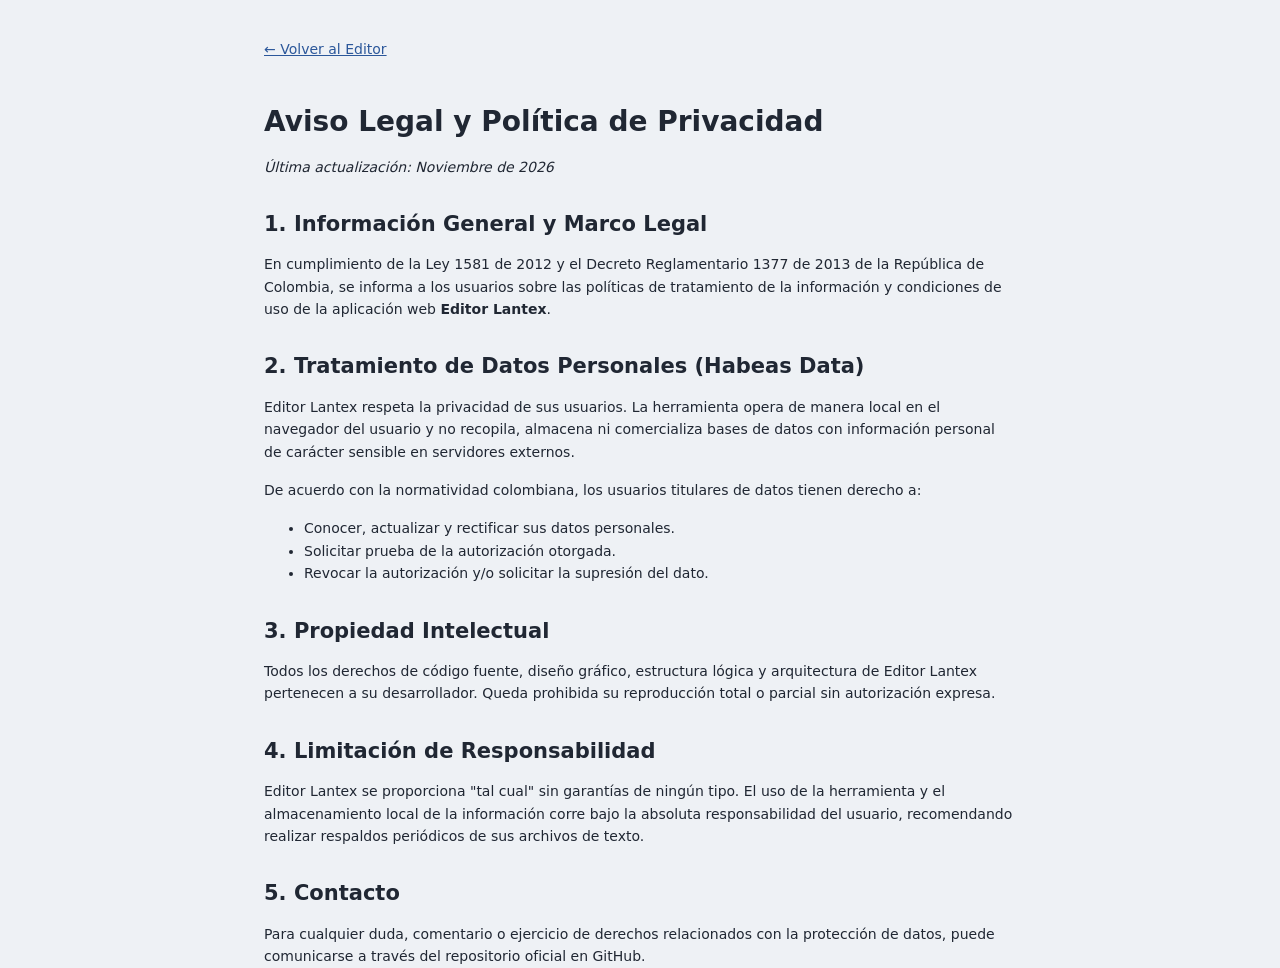
==== legal.html @ c205e01a "Añadir página legal y estilos actualizados" ====
<!DOCTYPE html>
<html lang="es">
<head>
  <meta charset="UTF-8" />
  <meta name="viewport" content="width=device-width, initial-scale=1.0, maximum-scale=5.0, viewport-fit=cover" />
  <meta name="description" content="Aviso legal, términos y condiciones y política de privacidad de Lantex Editor." />
  <meta name="color-scheme" content="light dark" />
  <title>Aviso Legal · Lantex</title>

  <!-- Tema aplicado antes del primer pintado para evitar destellos (sincronizado con el editor) -->
  <script>
    (function () {
      try {
        var raw = localStorage.getItem('editor-config');
        var theme = raw ? JSON.parse(raw).theme : null;
        if (theme === 'dark' || (!theme && window.matchMedia('(prefers-color-scheme: dark)').matches)) {
          document.documentElement.classList.add('dark');
        }
      } catch (e) { /* almacenamiento no disponible */ }
    })();
  </script>

  <link rel="icon" href="favicon.svg" type="image/svg+xml" />
  <link rel="alternate icon" href="favicon.svg" type="image/svg+xml" />

  <!-- Preconnect para optimizar la carga de fuentes -->
  <link rel="preconnect" href="https://cdn.jsdelivr.net" crossorigin />
  <link rel="preconnect" href="https://unpkg.com" crossorigin />

  <!-- Estilos propios de la aplicación -->
  <link rel="stylesheet" href="css/app.css" />
</head>
<body>
  <main class="legal-container">
    <a href="index.html" class="back-link">&larr; Volver al Editor</a>

    <h1>Aviso Legal y Política de Privacidad</h1>
    <p><em>Última actualización: Noviembre de 2026</em></p>

    <h2>1. Información General y Marco Legal</h2>
    <p>En cumplimiento de la Ley 1581 de 2012 y el Decreto Reglamentario 1377 de 2013 de la República de Colombia, se informa a los usuarios sobre las políticas de tratamiento de la información y condiciones de uso de la aplicación web <strong>Editor Lantex</strong>.</p>

    <h2>2. Tratamiento de Datos Personales (Habeas Data)</h2>
    <p>Editor Lantex respeta la privacidad de sus usuarios. La herramienta opera de manera local en el navegador del usuario y no recopila, almacena ni comercializa bases de datos con información personal de carácter sensible en servidores externos.</p>
    <p>De acuerdo con la normatividad colombiana, los usuarios titulares de datos tienen derecho a:</p>
    <ul>
      <li>Conocer, actualizar y rectificar sus datos personales.</li>
      <li>Solicitar prueba de la autorización otorgada.</li>
      <li>Revocar la autorización y/o solicitar la supresión del dato.</li>
    </ul>

    <h2>3. Propiedad Intelectual</h2>
    <p>Todos los derechos de código fuente, diseño gráfico, estructura lógica y arquitectura de Editor Lantex pertenecen a su desarrollador. Queda prohibida su reproducción total o parcial sin autorización expresa.</p>

    <h2>4. Limitación de Responsabilidad</h2>
    <p>Editor Lantex se proporciona "tal cual" sin garantías de ningún tipo. El uso de la herramienta y el almacenamiento local de la información corre bajo la absoluta responsabilidad del usuario, recomendando realizar respaldos periódicos de sus archivos de texto.</p>

    <h2>5. Contacto</h2>
    <p>Para cualquier duda, comentario o ejercicio de derechos relacionados con la protección de datos, puede comunicarse a través del repositorio oficial en GitHub.</p>
  </main>
</body>
</html>
---- css/app.css ----
/* ==========================================================================
   Lantex Editor — hoja de estilos principal
   Interfaz tipo procesador de textos + páginas A4 reales
   ========================================================================== */

/* --------------------------------------------------------------------------
   1. Variables y base
   -------------------------------------------------------------------------- */
:root {
  --ui-font: "Segoe UI", "Inter", system-ui, -apple-system, BlinkMacSystemFont, sans-serif;
  --mono-font: ui-monospace, SFMono-Regular, Consolas, "Liberation Mono", monospace;

  --bg: #eef1f5;
  --bg-deep: #e5e9ef;
  --canvas: #e6e9ee;
  --surface: #ffffff;
  --surface-2: #f7f8fa;
  --surface-3: #eef1f6;
  --border: #dfe3ea;
  --border-strong: #ccd3dd;
  --text: #202733;
  --text-soft: #4a5566;
  --muted: #7a8494;
  --muted-2: #9aa3b2;
  --accent: #2b579a;
  --accent-hover: #1f477f;
  --accent-soft: #e8eef8;
  --accent-line: #c9d8ef;
  --danger: #b42318;
  --danger-soft: #fef3f2;
  --ok: #157347;
  --ok-soft: #ecfdf3;
  --warn: #b54708;
  --warn-soft: #fffaeb;
  --shadow-sm: 0 1px 2px rgba(20, 32, 50, .07);
  --shadow-md: 0 6px 18px rgba(20, 32, 50, .12);
  --shadow-lg: 0 18px 50px rgba(20, 32, 50, .18);
  --page-shadow: 0 1px 2px rgba(20, 32, 50, .10), 0 12px 28px rgba(20, 32, 50, .13);
  --focus-ring: 0 0 0 3px rgba(43, 87, 154, .18);

  --page-w: 210mm;
  --page-h: 297mm;
  --margin-top: 25mm;
  --margin-right: 25mm;
  --margin-bottom: 25mm;
  --margin-left: 25mm;
  --doc-font: Georgia, "Times New Roman", serif;
  --doc-size: 11.5pt;
  --doc-line: 1.6;
  --appbar-h: 54px;
  --statusbar-h: 30px;
}

html.dark {
  --bg: #0e131c;
  --bg-deep: #0a0f17;
  --canvas: #121924;
  --surface: #18202c;
  --surface-2: #141c27;
  --surface-3: #1e2837;
  --border: #273244;
  --border-strong: #35445b;
  --text: #e7ebf2;
  --text-soft: #c4ccd8;
  --muted: #93a0b3;
  --muted-2: #6f7d91;
  --accent: #7ea8ec;
  --accent-hover: #a1c0f4;
  --accent-soft: #1b2b44;
  --accent-line: #2f4b72;
  --danger: #f97066;
  --danger-soft: #3b1d1c;
  --ok: #6ee7a8;
  --ok-soft: #122d21;
  --warn: #fdb022;
  --warn-soft: #332510;
  --shadow-sm: 0 1px 2px rgba(0, 0, 0, .25);
  --shadow-md: 0 8px 22px rgba(0, 0, 0, .35);
  --shadow-lg: 0 22px 60px rgba(0, 0, 0, .45);
  --page-shadow: 0 1px 2px rgba(0, 0, 0, .3), 0 14px 36px rgba(0, 0, 0, .38);
  --focus-ring: 0 0 0 3px rgba(126, 168, 236, .22);
}

*, *::before, *::after { box-sizing: border-box; }

html, body { height: 100%; }
html { -webkit-text-size-adjust: 100%; }
body {
  margin: 0;
  overflow: hidden;
  background: var(--bg);
  color: var(--text);
  font-family: var(--ui-font);
  font-size: 14px;
  line-height: 1.4;
  -webkit-font-smoothing: antialiased;
  text-rendering: optimizeLegibility;
}
[hidden] { display: none !important; }

button, input, select, textarea { font: inherit; color: inherit; }
button { cursor: pointer; }
button:disabled { cursor: default; opacity: .45; }
a { color: var(--accent); }
::selection { background: rgba(43, 87, 154, .22); }
html.dark ::selection { background: rgba(126, 168, 236, .30); }

* { scrollbar-width: thin; scrollbar-color: rgba(110, 122, 140, .45) transparent; }
::-webkit-scrollbar { width: 11px; height: 11px; }
::-webkit-scrollbar-thumb {
  background: rgba(110, 122, 140, .42);
  border-radius: 999px;
  border: 3px solid transparent;
  background-clip: content-box;
}
::-webkit-scrollbar-thumb:hover { background-color: rgba(110, 122, 140, .62); background-clip: content-box; }
::-webkit-scrollbar-track { background: transparent; }

.icon { width: 17px; height: 17px; flex: 0 0 auto; stroke-width: 2; }
.icon-xs { width: 13px; height: 13px; flex: 0 0 auto; stroke-width: 2.2; }
.icon-caret { width: 10px; height: 10px; flex: 0 0 auto; opacity: .65; }
.muted { color: var(--muted); }
.hint {
  margin: 8px 0 0;
  font-size: 11.5px;
  line-height: 1.5;
  color: var(--muted);
}
.grow { flex: 1 1 auto; }

/* --------------------------------------------------------------------------
   2. Estructura de la aplicación
   -------------------------------------------------------------------------- */
.app {
  height: 100dvh;
  display: flex;
  flex-direction: column;
  min-height: 0;
}

.appbar {
  flex: 0 0 auto;
  height: var(--appbar-h);
  display: flex;
  align-items: center;
  gap: 14px;
  padding: 0 12px 0 14px;
  background: var(--surface);
  border-bottom: 1px solid var(--border);
  position: relative;
  z-index: 40;
}

.brand {
  display: flex;
  align-items: center;
  gap: 9px;
  flex: 0 0 auto;
  user-select: none;
}
.brand-mark {
  display: grid;
  place-items: center;
  width: 30px;
  height: 30px;
  border-radius: 8px;
  background: linear-gradient(145deg, #315fa8, #224779);
  color: #fff;
  font-family: Georgia, serif;
  font-size: 19px;
  font-weight: 700;
  line-height: 1;
  box-shadow: inset 0 1px 0 rgba(255, 255, 255, .24), 0 1px 2px rgba(20, 32, 50, .18);
}
.brand-name {
  display: flex;
  flex-direction: column;
  line-height: 1.02;
  font-size: 14px;
  font-weight: 700;
  letter-spacing: -.2px;
  color: var(--text);
}
.brand-name span {
  font-size: 8.5px;
  font-weight: 600;
  letter-spacing: 1.6px;
  text-transform: uppercase;
  color: var(--muted);
}

.title-area {
  flex: 1 1 auto;
  min-width: 90px;
  display: flex;
  flex-direction: column;
  justify-content: center;
  padding-left: 4px;
}
.doc-title {
  width: 100%;
  max-width: 560px;
  border: 1px solid transparent;
  background: transparent;
  border-radius: 5px;
  padding: 1px 5px;
  margin-left: -5px;
  font-size: 13.5px;
  font-weight: 600;
  color: var(--text);
  text-overflow: ellipsis;
  outline: none;
}
.doc-title:hover { border-color: var(--border); background: var(--surface-2); }
.doc-title:focus { border-color: var(--accent-line); background: var(--surface); box-shadow: var(--focus-ring); }
.title-meta {
  display: flex;
  align-items: center;
  gap: 6px;
  margin-top: 1px;
  padding-left: 0;
  font-size: 10.5px;
  color: var(--muted);
  white-space: nowrap;
  overflow: hidden;
  text-overflow: ellipsis;
}
.save-state { display: inline-flex; align-items: center; gap: 5px; }
.save-dot {
  width: 6px; height: 6px;
  border-radius: 50%;
  background: var(--ok);
  box-shadow: 0 0 0 2px var(--ok-soft);
}
.save-state[data-state="saving"] .save-dot { background: var(--warn); box-shadow: 0 0 0 2px var(--warn-soft); }
.save-state[data-state="error"] .save-dot { background: var(--danger); box-shadow: 0 0 0 2px var(--danger-soft); }
.save-state[data-state="saving"] .save-dot { animation: pulse-dot 1s ease-in-out infinite; }
@keyframes pulse-dot { 50% { opacity: .35; } }
.dot-sep { opacity: .55; }

.appbar-actions {
  display: flex;
  align-items: center;
  gap: 4px;
  flex: 0 0 auto;
}

.workspace {
  flex: 1 1 auto;
  min-height: 0;
  display: flex;
  position: relative;
}

.canvas {
  flex: 1 1 auto;
  min-width: 0;
  overflow: auto;
  position: relative;
  background:
    radial-gradient(circle at 22% 0%, rgba(255, 255, 255, .42), transparent 34%),
    var(--canvas);
  padding: 26px 28px 88px;
  overscroll-behavior: contain;
}
html.dark .canvas {
  background:
    radial-gradient(circle at 22% 0%, rgba(126, 168, 236, .055), transparent 38%),
    var(--canvas);
}

/* --------------------------------------------------------------------------
   3. Botones y controles
   -------------------------------------------------------------------------- */
.icon-btn, .text-btn, .status-btn, .btn, .step-btn {
  border: 1px solid transparent;
  background: transparent;
  color: var(--text-soft);
  border-radius: 6px;
  display: inline-flex;
  align-items: center;
  justify-content: center;
  gap: 6px;
  transition: background-color .13s ease, border-color .13s ease, color .13s ease, box-shadow .13s ease;
  -webkit-tap-highlight-color: transparent;
}
.icon-btn {
  width: 30px;
  height: 30px;
  flex: 0 0 auto;
  padding: 0;
}
.icon-btn:hover, .status-btn:hover, .step-btn:hover {
  background: var(--surface-3);
  color: var(--text);
}
.icon-btn:active, .status-btn:active, .step-btn:active { transform: translateY(1px); }
.icon-btn[aria-pressed="true"] {
  background: var(--accent-soft);
  border-color: var(--accent-line);
  color: var(--accent);
}
.icon-btn:focus-visible, .text-btn:focus-visible, .status-btn:focus-visible,
.btn:focus-visible, .step-btn:focus-visible, .zoom-value:focus-visible {
  outline: none;
  box-shadow: var(--focus-ring);
  border-color: var(--accent-line);
}
.icon-btn.danger-hover:hover { color: var(--danger); background: var(--danger-soft); }
.icon-btn.labeled {
  width: auto;
  padding: 0 7px;
  gap: 5px;
  font-size: 11.5px;
  font-weight: 600;
  white-space: nowrap;
}
.appbar-icon { width: 31px; height: 31px; }
.text-btn {
  height: 32px;
  padding: 0 11px;
  font-size: 12px;
  font-weight: 600;
  white-space: nowrap;
  border-color: var(--border);
  background: var(--surface);
}
.text-btn:hover { background: var(--surface-3); border-color: var(--border-strong); }
.text-btn.primary {
  color: #fff;
  background: var(--accent);
  border-color: var(--accent);
}
.text-btn.primary:hover { background: var(--accent-hover); border-color: var(--accent-hover); }
html.dark .text-btn.primary { color: #0e1521; }
.btn {
  min-height: 32px;
  padding: 0 12px;
  font-size: 12.5px;
  font-weight: 600;
  border-color: var(--border);
  background: var(--surface);
  white-space: nowrap;
}
.btn:hover { background: var(--surface-3); border-color: var(--border-strong); }
.btn.primary {
  background: var(--accent);
  border-color: var(--accent);
  color: #fff;
}
html.dark .btn.primary { color: #0e1521; }
.btn.primary:hover { background: var(--accent-hover); border-color: var(--accent-hover); }
.btn.danger { color: var(--danger); border-color: currentColor; background: transparent; }
.btn.danger:hover { background: var(--danger-soft); }
.btn.subtle { background: var(--surface-2); }
.btn.block { width: 100%; margin-top: 6px; justify-content: flex-start; }
.button-row {
  display: flex;
  flex-wrap: wrap;
  gap: 6px;
  margin-top: 10px;
}
.status-btn {
  width: 24px;
  height: 24px;
  border-radius: 5px;
  padding: 0;
}
.step-btn {
  width: 20px;
  height: 22px;
  padding: 0;
  border-radius: 4px;
  color: var(--muted);
}
.toolbar-sep {
  width: 1px;
  height: 22px;
  margin: 0 4px;
  background: var(--border);
  flex: 0 0 auto;
}

/* Campos */
.field {
  width: 100%;
  min-height: 32px;
  border: 1px solid var(--border-strong);
  border-radius: 6px;
  background: var(--surface);
  color: var(--text);
  padding: 5px 8px;
  font-size: 12.5px;
  outline: none;
  transition: border-color .13s, box-shadow .13s;
}
.field:hover { border-color: var(--muted-2); }
.field:focus { border-color: var(--accent); box-shadow: var(--focus-ring); }
.field::placeholder { color: var(--muted-2); }
select.field, .compact-select, .compact-field {
  appearance: none;
  -webkit-appearance: none;
  background-image:
    linear-gradient(45deg, transparent 50%, var(--muted) 50%),
    linear-gradient(135deg, var(--muted) 50%, transparent 50%);
  background-position:
    calc(100% - 12px) calc(50% - 1px),
    calc(100% - 8px) calc(50% - 1px);
  background-size: 4px 4px, 4px 4px;
  background-repeat: no-repeat;
  padding-right: 22px;
}
.compact-select {
  height: 28px;
  border: 1px solid var(--border);
  border-radius: 5px;
  background-color: var(--surface);
  color: var(--text-soft);
  padding: 0 22px 0 7px;
  font-size: 11.5px;
  outline: none;
}
.compact-select:hover { border-color: var(--border-strong); background-color: var(--surface-2); }
.compact-select:focus { border-color: var(--accent-line); box-shadow: var(--focus-ring); }
.style-select { width: 92px; }
.font-select { width: 122px; }
.compact-field { height: 31px; width: auto; min-width: 118px; font-size: 12px; }

.combo-input {
  width: 48px;
  height: 28px;
  border: 1px solid var(--border);
  border-radius: 5px 0 0 5px;
  background: var(--surface);
  text-align: center;
  font-size: 11.5px;
  font-variant-numeric: tabular-nums;
  outline: none;
}
.combo-input:focus { border-color: var(--accent-line); box-shadow: var(--focus-ring); }
.size-combo {
  display: flex;
  align-items: center;
  border-radius: 5px;
  margin-right: 2px;
}
.size-combo .step-btn:first-of-type { border-radius: 0; border-left: 0; border-color: var(--border); height: 28px; width: 18px; }
.size-combo .step-btn:last-of-type { border-radius: 0 5px 5px 0; border: 1px solid var(--border); border-left: 0; height: 28px; width: 18px; }

.color-btn { position: relative; flex-direction: column; gap: 2px; }
.color-bar {
  position: absolute;
  left: 6px; right: 6px; bottom: 3px;
  height: 3px;
  border-radius: 2px;
  background: var(--sw, #1f2937);
  box-shadow: 0 0 0 1px rgba(0, 0, 0, .08);
}
.color-btn .icon { transform: translateY(-2px); }

.inline-field {
  display: inline-flex;
  align-items: center;
  gap: 4px;
  font-size: 10.5px;
  color: var(--muted);
  white-space: nowrap;
}
.inline-field select { width: auto; }
.ctx-badge {
  display: inline-flex;
  align-items: center;
  gap: 4px;
  padding: 3px 7px;
  border-radius: 4px;
  background: var(--accent-soft);
  color: var(--accent);
  font-size: 10.5px;
  font-weight: 700;
  white-space: nowrap;
}
.with-caret { width: auto; padding: 0 5px; gap: 1px; }

/* --------------------------------------------------------------------------
   4. Barra de formato
   -------------------------------------------------------------------------- */
.formatbar {
  flex: 0 0 auto;
  min-height: 64px;
  height: auto;
  display: flex;
  flex-wrap: wrap;
  align-items: stretch;
  align-content: flex-start;
  background: var(--surface);
  border-bottom: 1px solid var(--border);
  padding: 3px 8px 2px;
  /* Sin recorte: los menús emergentes deben poder salir por debajo. */
  overflow: visible;
  position: relative;
  z-index: 50;
}
.fmt-group {
  display: flex;
  flex-direction: column;
  justify-content: space-between;
  flex: 0 0 auto;
  padding: 0 7px 0 6px;
  border-right: 1px solid var(--border);
  min-height: 56px;
}
.fmt-group:last-child { border-right: 0; }
.fmt-controls {
  display: flex;
  align-items: center;
  gap: 2px;
  flex: 1 1 auto;
  min-height: 34px;
}
.fmt-label {
  text-align: center;
  font-size: 8.5px;
  font-weight: 600;
  letter-spacing: .8px;
  text-transform: uppercase;
  color: var(--muted-2);
  user-select: none;
  padding-top: 2px;
}
.image-group {
  background: linear-gradient(180deg, rgba(43, 87, 154, .055), transparent);
}
html.dark .image-group { background: linear-gradient(180deg, rgba(126, 168, 236, .07), transparent); }

/* --------------------------------------------------------------------------
   5. Menús, popovers
   -------------------------------------------------------------------------- */
.menu-wrap { position: relative; display: inline-flex; }
.menu-wrap:has([data-menu-toggle][aria-expanded="true"]),
.menu-wrap.is-open {
  z-index: 100;
}
.popover {
  position: absolute;
  top: calc(100% + 7px);
  left: 0;
  z-index: 1000;
  min-width: 210px;
  max-width: min(92vw, 360px);
  max-height: calc(100vh - 120px);
  overflow-y: auto;
  background: var(--surface);
  border: 1px solid var(--border);
  border-radius: 9px;
  box-shadow: var(--shadow-lg);
  padding: 7px;
  animation: pop-in .12s ease;
}
@keyframes pop-in { from { opacity: 0; transform: translateY(-3px); } to { opacity: 1; transform: none; } }
.popover.menu { min-width: 248px; }
.file-menu { left: auto; right: 0; }
.page-menu { min-width: 280px; left: auto; right: 0; }
#insertMenu { left: auto; right: 0; min-width: 248px; }
.spacing-menu { min-width: 232px; }
.popover-title {
  padding: 4px 7px 6px;
  font-size: 10px;
  font-weight: 700;
  letter-spacing: .65px;
  text-transform: uppercase;
  color: var(--muted);
}
.popover-title.spaced { margin-top: 10px; border-top: 1px solid var(--border); padding-top: 10px; }
.popover-help { margin: 8px 7px 2px; font-size: 10.5px; color: var(--muted); line-height: 1.45; }
.menu-title {
  padding: 4px 8px 5px;
  font-size: 9.5px;
  font-weight: 700;
  letter-spacing: .8px;
  text-transform: uppercase;
  color: var(--muted-2);
}
.menu-item {
  width: 100%;
  display: flex;
  align-items: center;
  gap: 8px;
  padding: 7px 8px;
  border: 0;
  border-radius: 5px;
  background: transparent;
  color: var(--text-soft);
  font-size: 12px;
  text-align: left;
  white-space: nowrap;
}
.menu-item:hover { background: var(--surface-3); color: var(--text); }
.menu-item .icon { color: var(--muted); }
.menu-item span { flex: 1 1 auto; }
.menu-item kbd {
  font-family: var(--ui-font);
  font-size: 9.5px;
  color: var(--muted-2);
  border: 1px solid var(--border);
  border-radius: 3px;
  padding: 1px 4px;
  background: var(--surface-2);
}
.menu-item.compact { padding: 5px 7px; font-size: 11.5px; }
.menu-sep { height: 1px; margin: 5px 4px; background: var(--border); }
.color-popover { min-width: 190px; }
.swatches {
  display: grid;
  grid-template-columns: repeat(6, 1fr);
  gap: 4px;
  padding: 2px 5px 6px;
}
.swatch {
  width: 24px;
  height: 22px;
  border: 1px solid rgba(0, 0, 0, .13);
  border-radius: 4px;
  background: var(--sw);
  padding: 0;
  position: relative;
}
.swatch:hover { transform: scale(1.08); }
.swatch:focus-visible { outline: 2px solid var(--accent); outline-offset: 1px; }
.swatch.none {
  background:
    linear-gradient(135deg, transparent 45%, var(--danger) 45%, var(--danger) 55%, transparent 55%),
    #fff;
}
.field-row {
  display: flex;
  align-items: center;
  justify-content: space-between;
  gap: 10px;
  margin: 4px 2px;
  font-size: 11.5px;
  color: var(--text-soft);
}
.field-row > span { flex: 0 0 auto; }
.field-row .field { width: auto; flex: 1 1 auto; max-width: 180px; }
.segmented {
  display: inline-flex;
  border: 1px solid var(--border);
  border-radius: 6px;
  overflow: hidden;
  background: var(--surface-2);
}
.segmented button {
  border: 0;
  border-right: 1px solid var(--border);
  background: transparent;
  color: var(--text-soft);
  min-height: 28px;
  padding: 0 9px;
  font-size: 11.5px;
}
.segmented button:last-child { border-right: 0; }
.segmented button:hover { background: var(--surface-3); }
.segmented button[aria-pressed="true"] { background: var(--accent); color: #fff; }
html.dark .segmented button[aria-pressed="true"] { color: #0e1521; }
.segmented.small { width: 100%; margin: 0 3px; }
.segmented.small button { flex: 1 1 0; padding: 0 4px; font-size: 10.5px; }

/* --------------------------------------------------------------------------
   6. Páginas A4
   -------------------------------------------------------------------------- */
#pagesSizer {
  position: relative;
  margin: 0 auto;
}
#pages {
  display: flex;
  flex-direction: column;
  align-items: center;
  gap: 30px;
  transform-origin: top left;
  will-change: transform;
}
.a4-page {
  position: relative;
  width: var(--page-w);
  height: var(--page-h);
  flex: 0 0 auto;
  background: #ffffff;
  color: #14181f;
  overflow: hidden;
  box-shadow: var(--page-shadow);
  border-radius: 1px;
  font-family: var(--doc-font);
  font-size: var(--doc-size);
  line-height: var(--doc-line);
}
.a4-page:focus-within {
  box-shadow: var(--page-shadow), 0 0 0 2px rgba(43, 87, 154, .16);
}
html.dark .a4-page:focus-within {
  box-shadow: var(--page-shadow), 0 0 0 2px rgba(126, 168, 236, .3);
}

.a4-content {
  position: absolute;
  top: var(--margin-top);
  left: var(--margin-left);
  width: calc(var(--page-w) - var(--margin-left) - var(--margin-right));
  height: calc(var(--page-h) - var(--margin-top) - var(--margin-bottom));
  overflow: hidden;
  outline: none;
  z-index: 3;
  color: #14181f;
  caret-color: #1d4ed8;
  overflow-wrap: break-word;
  word-break: normal;
  hyphens: auto;
  -webkit-hyphens: auto;
  /* Permite que los clics atraviesen las zonas vacías hasta imágenes "detrás" */
  pointer-events: none;
}
.a4-content > * { pointer-events: auto; }
.a4-content[contenteditable="true"]:empty::before {
  content: "Escribe aquí…";
  color: #9ca3af;
  pointer-events: none;
}

/* Encabezado y pie no editables */
.a4-header, .a4-footer {
  position: absolute;
  left: var(--margin-left);
  right: var(--margin-right);
  display: flex;
  align-items: center;
  gap: 8px;
  z-index: 5;
  font-family: var(--ui-font);
  font-size: 8.4pt;
  line-height: 1.35;
  color: #7b8494;
  font-style: normal;
  user-select: none;
  pointer-events: none;
}
.a4-header {
  top: calc(var(--margin-top) * .40 + 1mm);
  padding-bottom: 1.4mm;
  border-bottom: .5pt solid #e1e5eb;
}
.a4-footer {
  bottom: calc(var(--margin-bottom) * .36 + 1mm);
  padding-top: 1.4mm;
  border-top: .5pt solid #e1e5eb;
}
.a4-header span, .a4-footer span {
  min-width: 0;
  overflow: hidden;
  text-overflow: ellipsis;
  white-space: nowrap;
}
.a4-header span:last-child, .a4-footer span:last-child { margin-left: auto; text-align: right; }
.a4-header:empty, .a4-footer:empty { display: none; }

/* Indicador de página editable */
.a4-page::after {
  content: attr(data-page-label);
  position: absolute;
  right: 6px;
  bottom: 3px;
  z-index: 6;
  font-family: var(--ui-font);
  font-size: 7.5px;
  color: rgba(100, 116, 139, .38);
  letter-spacing: .2px;
  pointer-events: none;
}

/* --------------------------------------------------------------------------
   7. Tipografía y contenido del documento
   -------------------------------------------------------------------------- */
.a4-content p { margin: 0 0 .62em; }
.a4-content h1, .a4-content h2, .a4-content h3,
.a4-content h4, .a4-content h5, .a4-content h6 {
  margin: .85em 0 .45em;
  font-weight: 700;
  line-height: 1.22;
  color: #10151d;
  break-after: avoid-page;
  page-break-after: avoid;
  hyphens: none;
}
.a4-content h1:first-child, .a4-content h2:first-child, .a4-content h3:first-child,
.a4-content p:first-child { margin-top: 0; }
.a4-content h1 {
  font-size: 1.65em;
  border-bottom: 1pt solid #cbd5e1;
  padding-bottom: .18em;
}
.a4-content h2 { font-size: 1.32em; }
.a4-content h3 { font-size: 1.13em; }
.a4-content h4 { font-size: 1.02em; }
.a4-content h5, .a4-content h6 { font-size: .96em; }
.a4-content ul, .a4-content ol { margin: .35em 0 .75em; padding-left: 1.55em; }
.a4-content li { margin: 0 0 .2em; }
.a4-content li > p { margin: 0; }
.a4-content li::marker { color: #4b5563; }
.a4-content blockquote {
  margin: .75em 0;
  padding: .4em .95em;
  border-left: 2.5pt solid #9db4d8;
  color: #3f4a5a;
  background: #f7f9fc;
}
.a4-content blockquote p:last-child { margin-bottom: 0; }
.a4-content hr {
  border: 0;
  border-top: .6pt solid #cbd5e1;
  margin: 1.1em 0;
}
.a4-content code {
  font-family: var(--mono-font);
  font-size: .84em;
  background: #f1f4f8;
  border: .5pt solid #e2e8f0;
  border-radius: 2px;
  padding: .05em .3em;
}
.a4-content pre {
  margin: .7em 0;
  background: #f8fafc;
  border: .5pt solid #e2e8f0;
  border-left: 2.5pt solid #94a3b8;
  border-radius: 2px;
  padding: 3mm 4mm;
  white-space: pre-wrap;
  word-break: break-word;
  font-family: var(--mono-font);
  font-size: .8em;
  line-height: 1.45;
}
.a4-content pre code { background: none; border: 0; padding: 0; font-size: 1em; }
.a4-content table {
  border-collapse: collapse;
  width: 100%;
  max-width: 100%;
  margin: .65em 0;
  font-size: .92em;
  table-layout: fixed;
}
.a4-content th, .a4-content td {
  border: .6pt solid #9aa5b4;
  padding: 1.6mm 2.2mm;
  text-align: left;
  vertical-align: top;
  overflow-wrap: break-word;
}
.a4-content th { background: #edf1f7; font-weight: 700; }
.a4-content a {
  color: #1d4ed8;
  text-decoration: underline;
  text-decoration-thickness: .5pt;
  text-underline-offset: 1.5px;
  cursor: text;
}
.a4-content ul ul, .a4-content ol ol, .a4-content ul ol, .a4-content ol ul { margin: .15em 0; }
.a4-content del, .a4-content s { opacity: .8; }
.a4-content u { text-decoration-thickness: .55pt; text-underline-offset: 1.5px; }
.a4-content sup, .a4-content sub { line-height: 0; font-size: .74em; }

/* Imágenes */
.a4-content img { max-width: 100%; }
.doc-figure {
  display: block;
  margin: .7em auto .85em;
  padding: 0;
  max-width: 100%;
  width: auto;
  position: relative;
  cursor: grab;
  user-select: none;
  touch-action: none;
  border-radius: 1px;
}
.doc-figure:active { cursor: grabbing; }
.doc-figure > img {
  display: block;
  width: 100%;
  height: auto;
  max-width: 100%;
  max-height: calc(var(--page-h) - var(--margin-top) - var(--margin-bottom) - 4mm);
  object-fit: contain;
  border-radius: 1px;
  pointer-events: none;
}
.doc-figure[data-align="left"] { margin-left: 0; margin-right: auto; }
.doc-figure[data-align="right"] { margin-left: auto; margin-right: 0; }
.doc-figure[data-align="center"] { margin-left: auto; margin-right: auto; }
.doc-figure[data-mode="square"][data-align="left"] {
  float: left;
  margin: .15em 1.1em .55em 0;
  shape-outside: margin-box;
}
.doc-figure[data-mode="square"][data-align="right"] {
  float: right;
  margin: .15em 0 .55em 1.1em;
  shape-outside: margin-box;
}
.doc-figure[data-mode="square"][data-align="center"] {
  margin: .6em auto .8em;
}
.doc-inline-img {
  display: inline-block;
  max-width: 100%;
  max-height: calc(var(--page-h) - var(--margin-top) - var(--margin-bottom) - 4mm);
  height: auto;
  vertical-align: middle;
  cursor: grab;
  user-select: none;
  touch-action: none;
}
.doc-figure.is-selected, .doc-inline-img.is-selected { outline: 1.5px solid rgba(43, 87, 154, .7); outline-offset: 2px; }
.doc-float-image {
  position: absolute;
  z-index: 4;
  cursor: grab;
  user-select: none;
  touch-action: none;
  line-height: 0;
}
.doc-float-image:active { cursor: grabbing; }
.doc-float-image[data-wrap="behind"] { z-index: 1; }
.doc-float-image[data-wrap="front"] { z-index: 6; }
.doc-float-image img {
  display: block;
  width: 100%;
  height: 100%;
  object-fit: contain;
  pointer-events: none;
}
.doc-float-image.is-selected { outline: 1.5px solid rgba(43, 87, 154, .85); outline-offset: 2px; }

/* Ancla invisible del flujo para imágenes flotantes */
.image-anchor {
  display: block;
  height: 0;
  margin: 0;
  padding: 0;
  border: 0;
  overflow: hidden;
  line-height: 0;
  pointer-events: none !important;
  user-select: none;
}
.image-anchor * { display: none !important; }

/* Fórmulas */
.math-block {
  text-align: center;
  margin: .6em 0;
  text-indent: 0;
  break-inside: avoid;
  page-break-inside: avoid;
  clear: none;
}
.math-inline { display: inline; text-indent: 0; }
.math-block, .math-inline { cursor: default; }
.math-block[contenteditable="false"]:hover,
.math-inline[contenteditable="false"]:hover {
  background: rgba(43, 87, 154, .055);
  border-radius: 2px;
}
.math-block .katex, .math-inline .katex { font-size: 1.08em; }
.math-block .katex-display { margin: .2em 0; }
.math-error {
  font-family: var(--mono-font);
  font-size: .82em;
  color: #b91c1c;
  background: #fef2f2;
  border-bottom: 1.5pt dotted #ef4444;
  padding: 0 .18em;
  border-radius: 2px;
}
.katex-mathml {
  position: absolute !important;
  clip: rect(1px, 1px, 1px, 1px);
  padding: 0;
  border: 0;
  height: 1px;
  width: 1px;
  overflow: hidden;
}

/* Marcadores no editables dentro del flujo */
.pagebreak-block {
  position: absolute;
  left: 0;
  right: 0;
  bottom: -1px;
  height: 0;
  border-top: 1px dashed #b9c3d2;
  z-index: 7;
  pointer-events: none;
  contenteditable: false;
}
.pagebreak-label {
  position: absolute;
  left: 50%;
  top: -10px;
  transform: translateX(-50%);
  display: flex;
  align-items: center;
  gap: 4px;
  padding: 1px 6px;
  border: 1px solid #d7dee8;
  border-radius: 3px;
  background: #fff;
  color: #8a95a4;
  font-family: var(--ui-font);
  font-size: 7.5px;
  font-weight: 600;
  letter-spacing: .3px;
  text-transform: uppercase;
  pointer-events: auto;
  opacity: .62;
  white-space: nowrap;
}
.pagebreak-label:hover { opacity: 1; color: #415066; }
.marker-remove {
  display: inline-grid;
  place-items: center;
  width: 13px;
  height: 13px;
  padding: 0;
  border: 0;
  border-radius: 2px;
  background: transparent;
  color: #8a95a4;
  font-size: 11px;
  line-height: 1;
}
.marker-remove:hover { color: var(--danger); background: #fef2f2; }

.hdr-marker {
  position: absolute;
  left: 0;
  right: 0;
  height: 0;
  z-index: 7;
  pointer-events: none;
  contenteditable: false;
}
.hdr-marker-label {
  position: absolute;
  right: 0;
  top: -11px;
  display: flex;
  align-items: center;
  gap: 4px;
  padding: 1px 5px;
  border: 1px solid #d7dee8;
  border-radius: 3px;
  background: #fff;
  color: #8a95a4;
  font-family: var(--ui-font);
  font-size: 7.5px;
  white-space: nowrap;
  pointer-events: auto;
  opacity: 0;
  transition: opacity .15s;
}
.hdr-marker:hover .hdr-marker-label, .hdr-marker-label:focus-within { opacity: 1; }

/* Selección de fórmula */
.math-block.is-selected, .math-inline.is-selected {
  outline: 2px solid var(--accent);
  outline-offset: 2px;
  border-radius: 3px;
  background: rgba(43, 87, 154, .08);
}
.formula-bubble {
  position: fixed;
  z-index: 1100;
  display: flex;
  align-items: center;
  gap: 3px;
  padding: 3px 4px;
  background: var(--surface);
  border: 1px solid var(--border);
  border-radius: 6px;
  box-shadow: var(--shadow-md);
  animation: pop-in .12s ease;
  pointer-events: auto;
}
.formula-bubble .bubble-btn {
  border: 0;
  background: transparent;
  color: var(--text);
  font-size: 11.5px;
  font-weight: 500;
  display: inline-flex;
  align-items: center;
  gap: 4px;
  padding: 4px 7px;
  border-radius: 4px;
  cursor: pointer;
  transition: background .12s ease;
}
.formula-bubble .bubble-btn:hover {
  background: var(--surface-3);
}
.formula-bubble .bubble-btn.danger {
  color: var(--danger);
  padding: 4px 6px;
}
.formula-bubble .bubble-btn.danger:hover {
  background: rgba(220, 38, 38, .12);
}

/* --------------------------------------------------------------------------
   8. Capa de imagen (tiradores de redimensionado)
   -------------------------------------------------------------------------- */
.image-overlay {
  position: fixed;
  z-index: 95;
  pointer-events: none;
}
.image-outline {
  position: absolute;
  inset: 0;
  border: 1.5px solid var(--accent);
  box-shadow: 0 0 0 1px rgba(255, 255, 255, .55), 0 0 0 3px rgba(43, 87, 154, .12);
  border-radius: 1px;
}
.img-handle {
  position: absolute;
  width: 11px;
  height: 11px;
  padding: 0;
  border: 1.5px solid var(--accent);
  border-radius: 2px;
  background: #fff;
  box-shadow: 0 1px 2px rgba(20, 32, 50, .22);
  pointer-events: auto;
  touch-action: none;
  z-index: 2;
}
.img-handle[data-handle="nw"] { left: -6px; top: -6px; cursor: nwse-resize; }
.img-handle[data-handle="n"] { left: calc(50% - 5.5px); top: -6px; cursor: ns-resize; }
.img-handle[data-handle="ne"] { right: -6px; top: -6px; cursor: nesw-resize; }
.img-handle[data-handle="e"] { right: -6px; top: calc(50% - 5.5px); cursor: ew-resize; }
.img-handle[data-handle="se"] { right: -6px; bottom: -6px; cursor: nwse-resize; }
.img-handle[data-handle="s"] { left: calc(50% - 5.5px); bottom: -6px; cursor: ns-resize; }
.img-handle[data-handle="sw"] { left: -6px; bottom: -6px; cursor: nesw-resize; }
.img-handle[data-handle="w"] { left: -6px; top: calc(50% - 5.5px); cursor: ew-resize; }

.drag-indicator {
  position: fixed;
  z-index: 94;
  height: 0;
  border-top: 2px solid var(--accent);
  pointer-events: none;
  box-shadow: 0 0 0 1px rgba(255, 255, 255, .7);
}
.drag-indicator::before, .drag-indicator::after {
  content: "";
  position: absolute;
  top: -4px;
  width: 6px;
  height: 6px;
  border-radius: 50%;
  background: var(--accent);
}
.drag-indicator::before { left: -3px; }
.drag-indicator::after { right: -3px; }

.drop-overlay {
  position: fixed;
  inset: 0;
  z-index: 93;
  background: rgba(43, 87, 154, .10);
  border: 2px dashed rgba(43, 87, 154, .52);
  pointer-events: none;
}
.drop-overlay > div {
  position: absolute;
  left: 50%;
  top: 50%;
  transform: translate(-50%, -50%);
  display: flex;
  align-items: center;
  gap: 8px;
  padding: 12px 18px;
  background: var(--surface);
  border: 1px solid var(--border);
  border-radius: 9px;
  box-shadow: var(--shadow-md);
  color: var(--text);
  font-size: 13px;
  font-weight: 600;
}

/* --------------------------------------------------------------------------
   9. Barra de estado
   -------------------------------------------------------------------------- */
.statusbar {
  flex: 0 0 auto;
  min-height: var(--statusbar-h);
  height: auto;
  display: flex;
  align-items: center;
  justify-content: space-between;
  gap: 12px;
  padding: 0 12px;
  background: var(--surface);
  border-top: 1px solid var(--border);
  font-size: 10.5px;
  color: var(--muted);
  user-select: none;
  z-index: 30;
}
.status-left, .status-right { display: flex; align-items: center; gap: 9px; min-width: 0; }
.status-item {
  white-space: nowrap;
  font-variant-numeric: tabular-nums;
}
.status-sep { width: 1px; height: 12px; background: var(--border); }
.error-badge {
  border: 0;
  background: transparent;
  color: var(--danger);
  display: inline-flex;
  align-items: center;
  gap: 3px;
  padding: 2px 4px;
  border-radius: 4px;
}
.error-badge:hover { background: var(--danger-soft); }
.zoom-controls {
  display: flex;
  align-items: center;
  gap: 1px;
  background: var(--surface-2);
  border: 1px solid var(--border);
  border-radius: 5px;
  padding: 1px;
}
.zoom-value {
  min-width: 46px;
  height: 22px;
  border: 0;
  background: transparent;
  color: var(--text-soft);
  font-size: 10.5px;
  font-variant-numeric: tabular-nums;
}
.zoom-value:hover { background: var(--surface-3); border-radius: 4px; }

/* --------------------------------------------------------------------------
   10. Panel lateral
   -------------------------------------------------------------------------- */
.inspector {
  flex: 0 0 318px;
  width: 318px;
  background: var(--surface);
  border-left: 1px solid var(--border);
  display: flex;
  flex-direction: column;
  min-height: 0;
  z-index: 25;
}
.inspector-head {
  flex: 0 0 auto;
  display: flex;
  align-items: center;
  justify-content: space-between;
  padding: 10px 12px 8px 14px;
  border-bottom: 1px solid var(--border);
}
.inspector-head h2 {
  margin: 0;
  font-size: 12px;
  font-weight: 700;
  letter-spacing: .2px;
}
.inspector-body {
  flex: 1 1 auto;
  overflow-y: auto;
  padding: 4px 14px 30px;
}
.inspector-section {
  padding: 13px 0 14px;
  border-bottom: 1px solid var(--border);
}
.inspector-section:last-child { border-bottom: 0; }
.inspector-section h3 {
  display: flex;
  align-items: center;
  gap: 6px;
  margin: 0 0 9px;
  font-size: 10px;
  font-weight: 700;
  letter-spacing: .7px;
  text-transform: uppercase;
  color: var(--muted);
}
.inspector-section h3 .icon-xs { color: var(--muted-2); }
.stacked-field {
  display: flex;
  flex-direction: column;
  gap: 4px;
  margin: 7px 0;
  font-size: 11px;
  color: var(--text-soft);
}
.input-unit { display: flex; align-items: center; gap: 6px; }
.input-unit .field { width: 88px; }
.input-unit span { font-size: 11px; color: var(--muted); }
.field-grid { display: grid; gap: 7px; margin-top: 7px; }
.field-grid.two { grid-template-columns: 1fr 1fr; }
.field-grid.four { grid-template-columns: 1fr 1fr; }
.stat-list {
  display: flex;
  flex-direction: column;
  gap: 0;
  border: 1px solid var(--border);
  border-radius: 6px;
  overflow: hidden;
}
.stat-list > div {
  display: flex;
  justify-content: space-between;
  gap: 10px;
  padding: 6px 8px;
  font-size: 11.5px;
  color: var(--muted);
  background: var(--surface-2);
  border-bottom: 1px solid var(--border);
}
.stat-list > div:last-child { border-bottom: 0; }
.stat-list strong { color: var(--text); font-variant-numeric: tabular-nums; }
.check-row {
  display: flex;
  align-items: center;
  gap: 7px;
  margin: 7px 0;
  font-size: 12px;
  color: var(--text-soft);
  cursor: pointer;
}
.check-row input[type="checkbox"], .check-row input[type="radio"] {
  accent-color: var(--accent);
  width: 15px;
  height: 15px;
  margin: 0;
}

/* --------------------------------------------------------------------------
   11. Diálogos
   -------------------------------------------------------------------------- */
.app-dialog {
  width: min(94vw, 480px);
  max-height: min(88vh, 820px);
  padding: 0;
  border: 1px solid var(--border);
  border-radius: 12px;
  background: var(--surface);
  color: var(--text);
  box-shadow: var(--shadow-lg);
  overflow: hidden;
}
.app-dialog.wide-dialog { width: min(94vw, 760px); }
.app-dialog::backdrop { background: rgba(12, 20, 32, .52); backdrop-filter: blur(2px); }
.app-dialog[open] { animation: dialog-in .16s ease; }
@keyframes dialog-in { from { opacity: 0; transform: translateY(6px) scale(.99); } to { opacity: 1; transform: none; } }
.dialog-form { display: flex; flex-direction: column; max-height: inherit; }
.dialog-head {
  flex: 0 0 auto;
  display: flex;
  align-items: center;
  justify-content: space-between;
  gap: 10px;
  padding: 13px 14px 11px 18px;
  border-bottom: 1px solid var(--border);
}
.dialog-head h2 {
  display: flex;
  align-items: center;
  gap: 8px;
  margin: 0;
  font-size: 14px;
  font-weight: 700;
}
.dialog-head .icon { color: var(--accent); }
.dialog-body {
  flex: 1 1 auto;
  overflow-y: auto;
  padding: 16px 18px 8px;
}
.dialog-body > .field-row { margin: 10px 0; }
.dialog-body > .stacked-field { margin: 10px 0; }
.dialog-actions {
  flex: 0 0 auto;
  display: flex;
  align-items: center;
  justify-content: flex-end;
  gap: 8px;
  padding: 11px 18px 14px;
  border-top: 1px solid var(--border);
}
.dialog-actions .hint { margin: 0; }
.dialog-section {
  margin-top: 16px;
  padding-top: 14px;
  border-top: 1px solid var(--border);
}
.dialog-section h3 {
  margin: 0 0 5px;
  font-size: 11px;
  text-transform: uppercase;
  letter-spacing: .6px;
  color: var(--muted);
}
.formula-layout { display: grid; grid-template-columns: 1.15fr .85fr; gap: 18px; }
.code-field {
  font-family: var(--mono-font);
  font-size: 12px;
  line-height: 1.55;
  resize: vertical;
  min-height: 90px;
}
.formula-mode { display: flex; flex-wrap: wrap; gap: 4px 18px; margin: 6px 0 10px; }
.formula-preview-label {
  margin: 6px 0 4px;
  font-size: 10px;
  font-weight: 700;
  letter-spacing: .6px;
  text-transform: uppercase;
  color: var(--muted);
}
.formula-preview {
  min-height: 86px;
  max-height: 220px;
  overflow: auto;
  display: flex;
  align-items: center;
  justify-content: center;
  padding: 12px;
  border: 1px solid var(--border);
  border-radius: 6px;
  background: var(--surface-2);
  font-size: 16px;
}
.formula-error {
  margin-top: 8px;
  padding: 7px 9px;
  border-radius: 5px;
  font-size: 11.5px;
  color: var(--danger);
  background: var(--danger-soft);
  border: 1px solid rgba(180, 35, 24, .18);
  font-family: var(--mono-font);
  word-break: break-word;
}
.formula-symbols-panel {
  min-width: 0;
  border-left: 1px solid var(--border);
  padding-left: 14px;
}
.formula-symbols { display: flex; flex-wrap: wrap; gap: 4px; max-height: 310px; overflow-y: auto; padding: 2px 2px 4px 0; }
.formula-symbols button {
  min-width: 34px;
  height: 30px;
  padding: 0 6px;
  border: 1px solid var(--border);
  border-radius: 5px;
  background: var(--surface);
  color: var(--text-soft);
  font-family: var(--mono-font);
  font-size: 11.5px;
}
.formula-symbols button:hover { background: var(--accent-soft); border-color: var(--accent-line); color: var(--accent); }

.example-item {
  width: 100%;
  display: flex;
  align-items: flex-start;
  gap: 11px;
  padding: 10px 8px;
  border: 0;
  border-bottom: 1px solid var(--border);
  border-radius: 6px;
  background: transparent;
  text-align: left;
  color: var(--text-soft);
}
.example-item:hover { background: var(--surface-2); }
.example-item:last-child { border-bottom: 0; }
.example-icon {
  width: 30px;
  height: 30px;
  flex: 0 0 auto;
  display: grid;
  place-items: center;
  border-radius: 6px;
  background: var(--accent-soft);
  color: var(--accent);
}
.example-item strong { display: block; font-size: 12.5px; color: var(--text); }
.example-item small { display: block; margin-top: 2px; font-size: 11px; color: var(--muted); line-height: 1.4; }

/* --------------------------------------------------------------------------
   12. Notificaciones
   -------------------------------------------------------------------------- */
.toasts {
  position: fixed;
  right: 16px;
  bottom: 42px;
  z-index: 120;
  display: flex;
  flex-direction: column;
  gap: 8px;
  pointer-events: none;
}
.toast {
  pointer-events: auto;
  max-width: min(88vw, 380px);
  display: flex;
  align-items: flex-start;
  gap: 8px;
  padding: 9px 12px;
  border-radius: 7px;
  background: #16202e;
  color: #f7f9fc;
  font-size: 12px;
  line-height: 1.45;
  box-shadow: var(--shadow-md);
  animation: toast-in .2s ease;
}
.toast .icon { margin-top: 1px; }
.toast.ok { background: #14532d; }
.toast.err { background: #7f1d1d; }
.toast.info { background: #1e3a5f; }
@keyframes toast-in { from { opacity: 0; transform: translateY(7px); } to { opacity: 1; transform: none; } }

/* --------------------------------------------------------------------------
   13. Estados vacíos y utilidades
   -------------------------------------------------------------------------- */
.empty-hint {
  position: fixed;
  z-index: 10;
  left: 50%;
  top: 50%;
  transform: translate(-50%, -50%);
  pointer-events: none;
  text-align: center;
  max-width: 310px;
  padding: 20px;
  color: var(--muted);
  font-size: 12.5px;
  line-height: 1.55;
}
.empty-hint-title {
  margin-bottom: 5px;
  font-size: 15px;
  font-weight: 700;
  color: var(--text-soft);
}
.measure-root, .export-root {
  position: fixed;
  left: -14000px;
  top: 0;
  visibility: hidden;
  pointer-events: none;
  z-index: -10;
}
.export-root { visibility: visible; width: 210mm; background: #fff; }
.export-root .export-document { background: #fff; }
.export-root .a4-page {
  box-shadow: none !important;
  margin: 0 !important;
  border: 0 !important;
  border-radius: 0 !important;
  transform: none !important;
  break-after: page;
  page-break-after: always;
}
.export-root .a4-page:last-child {
  break-after: auto;
  page-break-after: auto;
}
.export-root .a4-page::after { display: none !important; }
.export-root .pagebreak-block,
.export-root .hdr-marker,
.export-root .image-anchor,
.export-root .pagebreak-label,
.export-root .hdr-marker-label { display: none !important; }
.export-root .doc-figure.is-selected,
.export-root .doc-inline-img.is-selected,
.export-root .doc-float-image.is-selected { outline: none !important; }
.export-root .a4-content { overflow: hidden !important; }
body.is-exporting { cursor: progress; }
body.is-exporting .toasts { pointer-events: none; }
.pdf-page-break-before { page-break-before: always; break-before: page; }
.no-print { }
kbd { font-family: var(--ui-font); }

/* --------------------------------------------------------------------------
   14. Impresión directa (respaldo)
   -------------------------------------------------------------------------- */
@media print {
  @page { margin: 0; }
  html, body {
    height: auto !important;
    overflow: visible !important;
    background: #fff !important;
    display: block !important;
  }
  .appbar, .formatbar, .statusbar, .inspector, .no-print,
  #imageOverlay, #dragIndicator, #dropOverlay, .toasts, .empty-hint { display: none !important; }
  .app { height: auto !important; display: block !important; }
  .workspace { display: block !important; }
  .canvas {
    overflow: visible !important;
    padding: 0 !important;
    background: #fff !important;
  }
  #pagesSizer { width: auto !important; height: auto !important; margin: 0 !important; }
  #pages {
    display: block !important;
    transform: none !important;
    width: auto !important;
    gap: 0 !important;
  }
  .a4-page {
    box-shadow: none !important;
    margin: 0 !important;
    border: 0 !important;
    border-radius: 0 !important;
    break-after: page;
    page-break-after: always;
    overflow: hidden !important;
  }
  .a4-page:last-child { break-after: auto; page-break-after: auto; }
  .a4-page::after { display: none !important; }
  .a4-content { pointer-events: auto !important; }
  .a4-content > * { pointer-events: auto !important; }
  .pagebreak-block, .hdr-marker, .image-anchor { display: none !important; }
  * { -webkit-print-color-adjust: exact !important; print-color-adjust: exact !important; }
  .a4-content img { break-inside: avoid; }
}

/* --------------------------------------------------------------------------
   15. Responsive
   -------------------------------------------------------------------------- */
@media (max-width: 1240px) {
  .brand-name { display: none; }
  .appbar { gap: 10px; }
}
@media (max-width: 1140px) {
  .icon-btn.labeled span { display: none; }
  .icon-btn.labeled { width: 30px; padding: 0; }
  .fmt-group { padding: 0 4px 0 3px; }
  .font-select { width: 110px; }
}
@media (max-width: 1023px) {
  .inspector {
    position: absolute;
    top: 0;
    right: 0;
    bottom: 0;
    flex: none;
    width: min(90vw, 330px);
    box-shadow: -18px 0 45px rgba(20, 32, 50, .18);
    border-left: 1px solid var(--border);
  }
  .canvas { padding-left: 18px; padding-right: 18px; }
}
@media (max-width: 860px) {
  :root { --appbar-h: 50px; }
  .formatbar { height: auto; min-height: 52px; padding: 2px 4px; }
  .fmt-group { padding: 0 4px; justify-content: center; min-height: 48px; }
  .fmt-label { display: none; }
  .fmt-controls { min-height: 40px; }
  .appbar-icon { width: 28px; height: 28px; }
  .text-btn { padding: 0 8px; font-size: 11.5px; }
  .title-meta .dot-sep, #docMeta { display: none; }
  .hide-sm { display: none !important; }
  .canvas { padding: 16px 12px 70px; }
  .statusbar { overflow-x: auto; overflow-y: hidden; }
  #readingTime { display: none; }
}
@media (max-width: 640px) {
  .brand { display: none; }
  .appbar { padding-left: 10px; gap: 6px; }
  .doc-title { font-size: 12.5px; }
  .title-meta { font-size: 9.5px; }
  .appbar-actions { gap: 1px; }
  .appbar-actions .toolbar-sep { display: none; }
  .formatbar { padding-left: 4px; padding-right: 4px; height: auto; }
  .fmt-group { border-right-color: transparent; }
  .icon-btn { width: 28px; height: 28px; }
  .icon-btn.labeled { padding: 0 4px; font-size: 10.5px; }
  .compact-select { font-size: 10.5px; }
  .font-select { width: 92px; }
  .style-select { width: 72px; }
  .size-combo .step-btn { display: none; }
  .size-combo .combo-input { width: 34px; }
  .field-row .field { max-width: 150px; }
  .hide-md { display: none !important; }
  .statusbar { padding: 0 8px; gap: 6px; overflow-x: auto; overflow-y: hidden; }
  .status-left { gap: 6px; flex-shrink: 0; }
  .status-right { flex-shrink: 0; }
  #charCount, #readingTime { display: none; }
  .dialog-body { padding: 12px 14px 6px; }
  .dialog-actions { padding: 10px 14px 12px; }
  .formula-layout { grid-template-columns: 1fr; }
  .formula-symbols-panel { border-left: 0; border-top: 1px solid var(--border); padding-left: 0; padding-top: 10px; }
  .formula-symbols { max-height: 150px; }
  .field-grid.four { grid-template-columns: 1fr 1fr; }
}
@media (max-width: 430px) {
  .text-btn.primary span, .text-btn span { display: none; }
  .text-btn { width: 32px; padding: 0; }
  .appbar-icon { width: 27px; height: 27px; }
  .icon-btn.labeled span { display: none; }
  .icon-btn.labeled { width: 30px; padding: 0; }
  .zoom-controls .status-btn:last-child { display: none; }
}

/* Accesibilidad: menos movimiento */
@media (prefers-reduced-motion: reduce) {
  *, *::before, *::after {
    animation-duration: .001ms !important;
    animation-iteration-count: 1 !important;
    transition-duration: .001ms !important;
  }
}


.legal-container {
  max-width: 800px;         /* Limita el ancho máximo para una lectura cómoda */
  margin: 40px auto;        /* Centra el contenedor horizontalmente y le da espacio arriba/abajo */
  padding: 0 24px;          /* Añade márgenes internos a los lados para que no pegue en móviles */
}

/* Opcional: mejora el espaciado de los títulos y párrafos dentro de legal */
.legal-container h1 {
  margin-bottom: 8px;
}

.legal-container h2 {
  margin-top: 32px;
  margin-bottom: 12px;
}

.legal-container p, 
.legal-container ul {
  margin-bottom: 16px;
  line-height: 1.6;         /* Mejora la legibilidad del texto */
}

.legal-container .back-link {
  display: inline-block;
  margin-bottom: 24px;
}
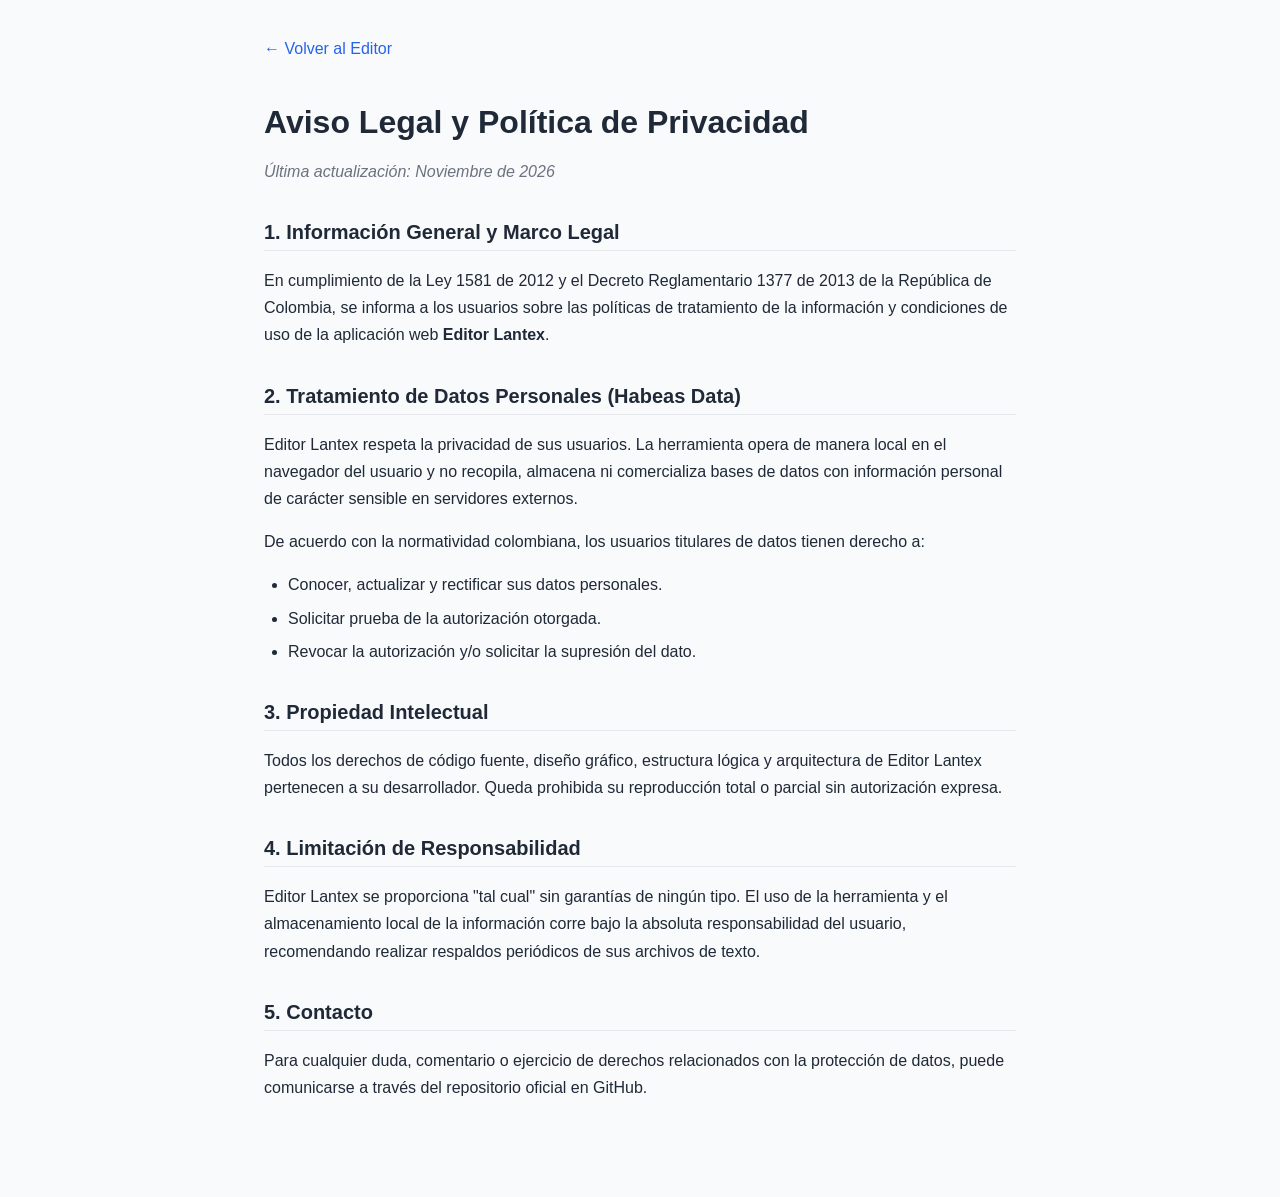
==== commit 76000620: "Actualizar css y corregir contenido y estilos de legal.html" ====
--- a/legal.html
+++ b/legal.html
@@ -7,7 +7,7 @@
   <meta name="color-scheme" content="light dark" />
   <title>Aviso Legal · Lantex</title>
 
-  <!-- Tema aplicado antes del primer pintado para evitar destellos (sincronizado con el editor) -->
+  <!-- Tema aplicado antes del primer pintado para evitar destellos -->
   <script>
     (function () {
       try {
@@ -22,20 +22,110 @@
 
   <link rel="icon" href="favicon.svg" type="image/svg+xml" />
   <link rel="alternate icon" href="favicon.svg" type="image/svg+xml" />
-
-  <!-- Preconnect para optimizar la carga de fuentes -->
+  
   <link rel="preconnect" href="https://cdn.jsdelivr.net" crossorigin />
   <link rel="preconnect" href="https://unpkg.com" crossorigin />
 
-  <!-- Estilos propios de la aplicación -->
-  <link rel="stylesheet" href="css/app.css" />
+  <!-- Estilos directos y específicos para la página legal (con scroll y diseño adaptable) -->
+  <style>
+    /* Reset básico y habilitación estricta del scroll vertical */
+    html, body {
+      margin: 0;
+      padding: 0;
+      min-height: 100vh;
+      overflow-y: auto !important;
+      font-family: -apple-system, BlinkMacSystemFont, "Segoe UI", Roboto, Helvetica, Arial, sans-serif;
+      background-color: #f9fafb;
+      color: #1f2937;
+      transition: background-color 0.2s, color 0.2s;
+    }
+
+    /* Soporte automático para el modo oscuro heredado de la app */
+    html.dark, html.dark body {
+      background-color: #111827;
+      color: #f3f4f6;
+    }
+
+    /* Contenedor principal centrado, con espacios seguros para que nada se corte */
+    .legal-container {
+      max-width: 800px;
+      margin: 0 auto;
+      padding: 40px 24px 80px 24px;
+      box-sizing: border-box;
+    }
+
+    /* Enlace de regreso */
+    .back-link {
+      display: inline-block;
+      margin-bottom: 24px;
+      color: #2563eb;
+      text-decoration: none;
+      font-weight: 500;
+    }
+
+    html.dark .back-link {
+      color: #60a5fa;
+    }
+
+    .back-link:hover {
+      text-decoration: underline;
+    }
+
+    /* Tipografía y jerarquía */
+    h1 {
+      font-size: 2rem;
+      margin-bottom: 8px;
+      line-height: 1.2;
+    }
+
+    p.date {
+      color: #6b7280;
+      font-style: italic;
+      margin-bottom: 32px;
+    }
+
+    html.dark p.date {
+      color: #9ca3af;
+    }
+
+    h2 {
+      font-size: 1.25rem;
+      margin-top: 36px;
+      margin-bottom: 12px;
+      border-bottom: 1px solid #e5e7eb;
+      padding-bottom: 6px;
+    }
+
+    html.dark h2 {
+      border-bottom-color: #374151;
+    }
+
+    p {
+      margin-bottom: 16px;
+      line-height: 1.7;
+    }
+
+    ul {
+      margin-bottom: 16px;
+      padding-left: 24px;
+      line-height: 1.7;
+    }
+
+    li {
+      margin-bottom: 6px;
+    }
+
+    strong {
+      font-weight: 600;
+    }
+  </style>
 </head>
 <body>
   <main class="legal-container">
     <a href="index.html" class="back-link">&larr; Volver al Editor</a>
 
     <h1>Aviso Legal y Política de Privacidad</h1>
-    <p><em>Última actualización: Noviembre de 2026</em></p>
+    <p class="date">Última actualización: Noviembre de 2026</p>
 
     <h2>1. Información General y Marco Legal</h2>
     <p>En cumplimiento de la Ley 1581 de 2012 y el Decreto Reglamentario 1377 de 2013 de la República de Colombia, se informa a los usuarios sobre las políticas de tratamiento de la información y condiciones de uso de la aplicación web <strong>Editor Lantex</strong>.</p>
